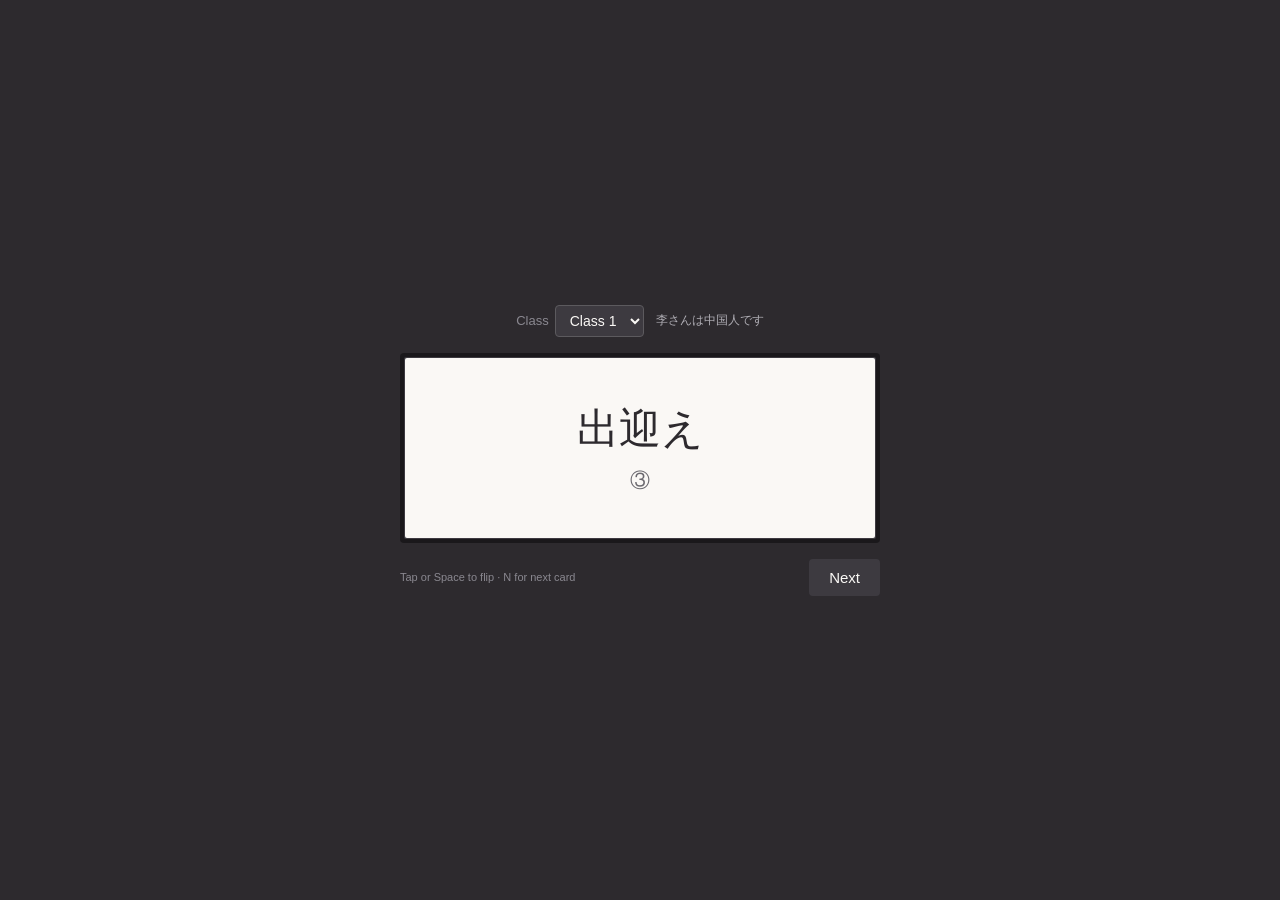
==== home/junior/index.html @ 48b5882d "Added junior textbook class page" ====
<!DOCTYPE html>
<html lang="ja">
<head>
  <meta charset="UTF-8">
  <meta name="viewport" content="width=device-width, initial-scale=1.0">
  <title>単語 — Class Flip Cards</title>
  <link rel="stylesheet" href="../style.css">
</head>
<body>
  <div class="main">
    <div class="opts">
      <label>Class <select id="class-select" aria-label="Select class">
        <option value="class1">Class 1</option>
        <option value="class2">Class 2</option>
        <option value="class3">Class 3</option>
      </select></label>
      <span id="class-title" class="class-title"></span>
    </div>
    <div class="shadow">
      <div class="border">
        <div class="card" id="card">
          <div id="front" class="side front"></div>
          <div id="back" class="side back"></div>
        </div>
      </div>
    </div>
    <div class="footer">
      <p class="hint">Tap or Space to flip · N for next card</p>
      <button type="button" id="next-btn" class="next-btn">Next</button>
    </div>
  </div>
  <script src="app.js"></script>
</body>
</html>
---- home/style.css ----
* { box-sizing: border-box; }

body {
  margin: 0;
  min-height: 100vh;
  background: #2d2a2e;
  font-family: "Segoe UI", "Hiragino Sans", sans-serif;
  display: flex;
  flex-direction: column;
  align-items: center;
  justify-content: center;
  padding: 24px;
}

.main {
  width: 100%;
  max-width: 480px;
}

/* Options / controls bar */
.opts {
  margin-bottom: 16px;
  display: flex;
  gap: 12px;
  flex-wrap: wrap;
  align-items: center;
  justify-content: center;
}

.opts label {
  color: #8a8890;
  font-size: 13px;
  display: flex;
  align-items: center;
  gap: 6px;
}

.opts input { accent-color: #3d3a40; }

.opts select {
  font-size: 14px;
  padding: 6px 10px;
  background: #3d3a40;
  color: #faf8f5;
  border: 1px solid #5c5a5e;
  border-radius: 4px;
  cursor: pointer;
  font-family: inherit;
}

.class-title {
  color: #b0aeb5;
  font-size: 12px;
  max-width: 200px;
  overflow: hidden;
  text-overflow: ellipsis;
  white-space: nowrap;
}

/* Card container */
.shadow {
  background: #1a181b;
  padding: 4px;
  border-radius: 4px;
}

.border {
  background: #3d3a40;
  padding: 1px;
  border-radius: 2px;
}

.card {
  background: #faf8f5;
  padding: 32px 24px;
  text-align: center;
  cursor: pointer;
  user-select: none;
  min-height: 180px;
  display: flex;
  align-items: center;
  justify-content: center;
  border-radius: 2px;
  position: relative;
}

.card:active { opacity: 0.98; }

/* Char page: single content area */
.card .char {
  font-size: 80px;
  color: #2d2a2e;
  font-family: "MS Gothic", "Yu Gothic", "Hiragino Kaku Gothic Pro", sans-serif;
}

.card .romaji {
  font-size: 36px;
  color: #5c5a5e;
  font-family: "Segoe UI", sans-serif;
}

/* Junior page: front/back sides */
.card .side {
  position: absolute;
  left: 0;
  right: 0;
  top: 0;
  bottom: 0;
  padding: 32px 24px;
  width: 100%;
  display: flex;
  flex-direction: column;
  align-items: center;
  justify-content: center;
  gap: 8px;
}

.card .side.back {
  display: none;
}

.card.flipped .side.front {
  display: none;
}

.card.flipped .side.back {
  display: flex;
}

.side.front .main-text {
  font-size: 42px;
  color: #2d2a2e;
  font-family: "MS Gothic", "Yu Gothic", "Hiragino Kaku Gothic Pro", sans-serif;
}

.side.back .main-text {
  font-size: 28px;
  color: #2d2a2e;
  font-family: "MS Gothic", "Yu Gothic", "Hiragino Kaku Gothic Pro", sans-serif;
}

.side.back .sub-text {
  font-size: 22px;
  color: #5c5a5e;
  font-family: "MS Gothic", "Yu Gothic", sans-serif;
}

.side.back .meaning-text {
  font-size: 18px;
  color: #3d3a40;
  margin-top: 4px;
}

.pitch {
  font-size: 20px;
  color: #6a686e;
  margin-top: 2px;
}

/* Footer */
.footer {
  margin-top: 16px;
  display: flex;
  align-items: center;
  justify-content: space-between;
  gap: 12px;
}

.hint {
  margin: 0;
  font-size: 11px;
  color: #8a8890;
}

.next-btn {
  padding: 10px 20px;
  font-size: 15px;
  font-family: inherit;
  background: #3d3a40;
  color: #faf8f5;
  border: none;
  border-radius: 4px;
  cursor: pointer;
  -webkit-tap-highlight-color: transparent;
}

.next-btn:active {
  background: #5c5a5e;
}

.next-btn:disabled {
  opacity: 0.6;
  cursor: not-allowed;
}

.loading, .error {
  color: #8a8890;
  font-size: 14px;
  padding: 24px;
}

.error { color: #c07070; }
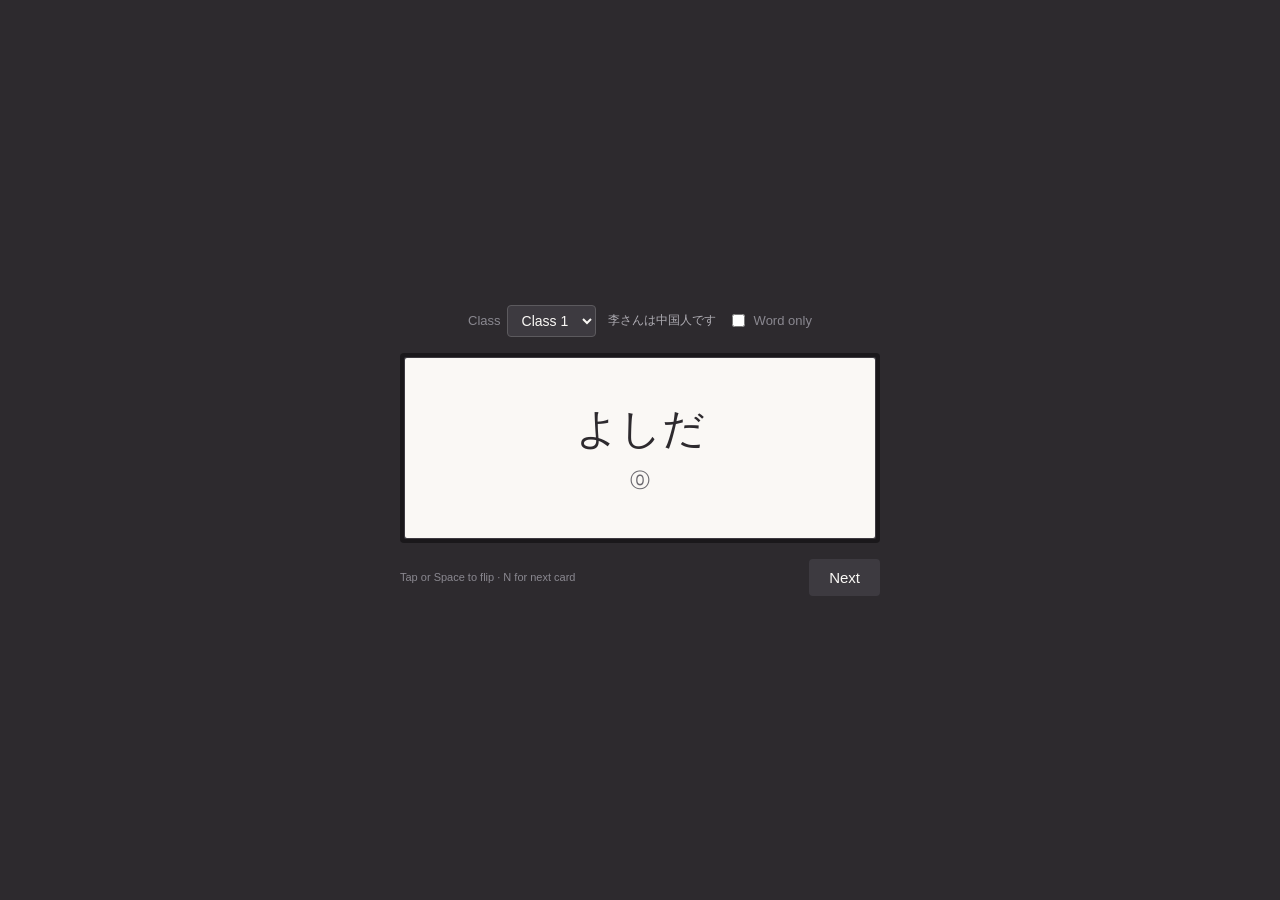
==== commit 80ce51f7: "Added class 4 to Junior" ====
--- a/home/junior/index.html
+++ b/home/junior/index.html
@@ -15,6 +15,9 @@
         <option value="class3">Class 3</option>
       </select></label>
       <span id="class-title" class="class-title"></span>
+      <label class="word-only-label" title="Only show the word on the front (kanji/kana); do not include spelling→word cards.">
+        <input type="checkbox" id="word-only" /> Word only
+      </label>
     </div>
     <div class="shadow">
       <div class="border">
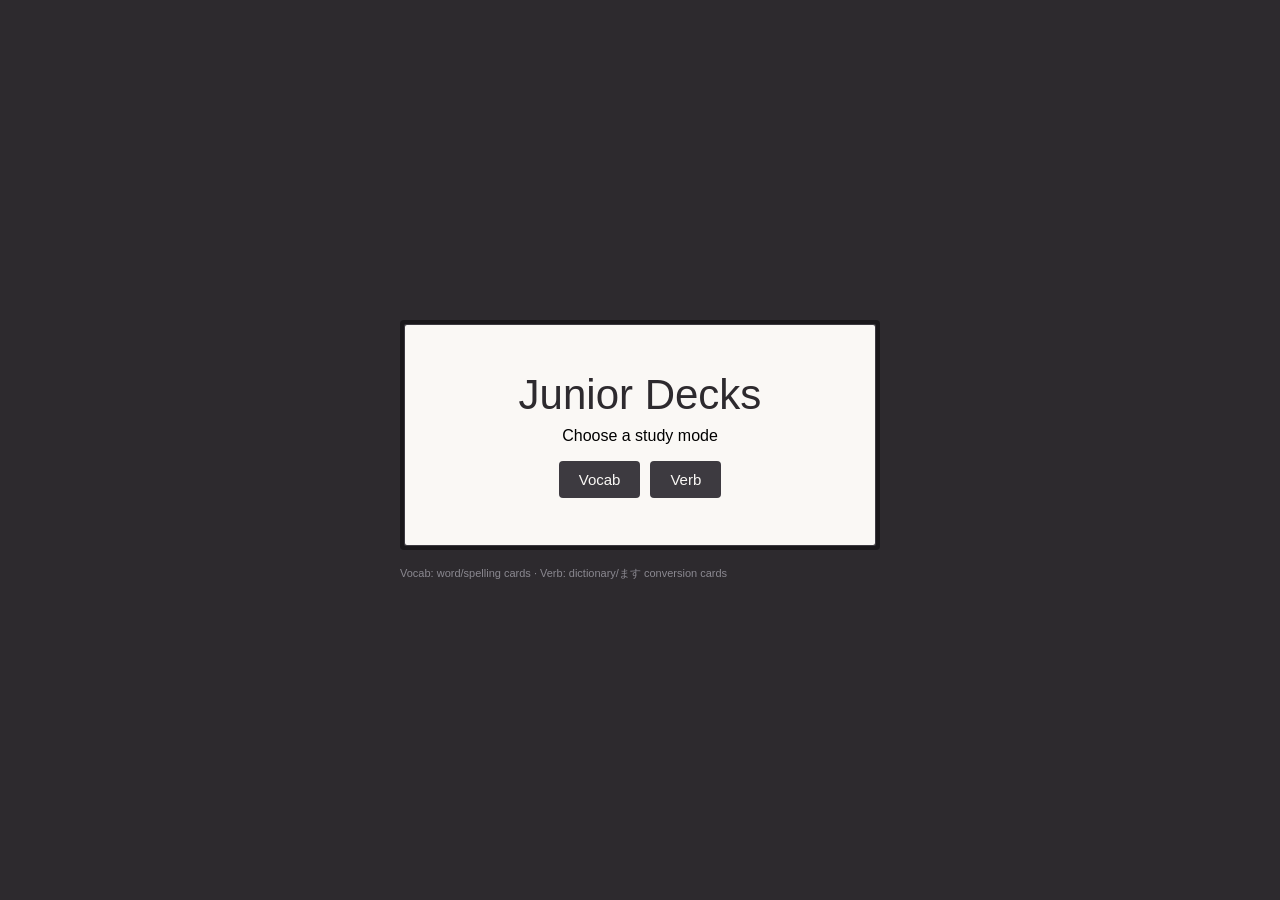
==== commit 049cf399: "Added Japanese AI" ====
--- a/home/junior/index.html
+++ b/home/junior/index.html
@@ -3,35 +3,28 @@
 <head>
   <meta charset="UTF-8">
   <meta name="viewport" content="width=device-width, initial-scale=1.0">
-  <title>単語 — Class Flip Cards</title>
+  <title>Junior Study</title>
   <link rel="stylesheet" href="../style.css">
 </head>
 <body>
   <div class="main">
-    <div class="opts">
-      <label>Class <select id="class-select" aria-label="Select class">
-        <option value="class1">Class 1</option>
-        <option value="class2">Class 2</option>
-        <option value="class3">Class 3</option>
-      </select></label>
-      <span id="class-title" class="class-title"></span>
-      <label class="word-only-label" title="Only show the word on the front (kanji/kana); do not include spelling→word cards.">
-        <input type="checkbox" id="word-only" /> Word only
-      </label>
-    </div>
     <div class="shadow">
       <div class="border">
-        <div class="card" id="card">
-          <div id="front" class="side front"></div>
-          <div id="back" class="side back"></div>
+        <div class="card" style="cursor: default; min-height: 220px;">
+          <div class="side front" style="display: flex;">
+            <div class="main-text">Junior Decks</div>
+            <div class="sub-text">Choose a study mode</div>
+            <div style="display: flex; gap: 10px; margin-top: 8px;">
+              <a class="next-btn" href="./vocab/" style="text-decoration: none; display: inline-block;">Vocab</a>
+              <a class="next-btn" href="./verb/" style="text-decoration: none; display: inline-block;">Verb</a>
+            </div>
+          </div>
         </div>
       </div>
     </div>
     <div class="footer">
-      <p class="hint">Tap or Space to flip · N for next card</p>
-      <button type="button" id="next-btn" class="next-btn">Next</button>
+      <p class="hint">Vocab: word/spelling cards · Verb: dictionary/ます conversion cards</p>
     </div>
   </div>
-  <script src="app.js"></script>
 </body>
 </html>
